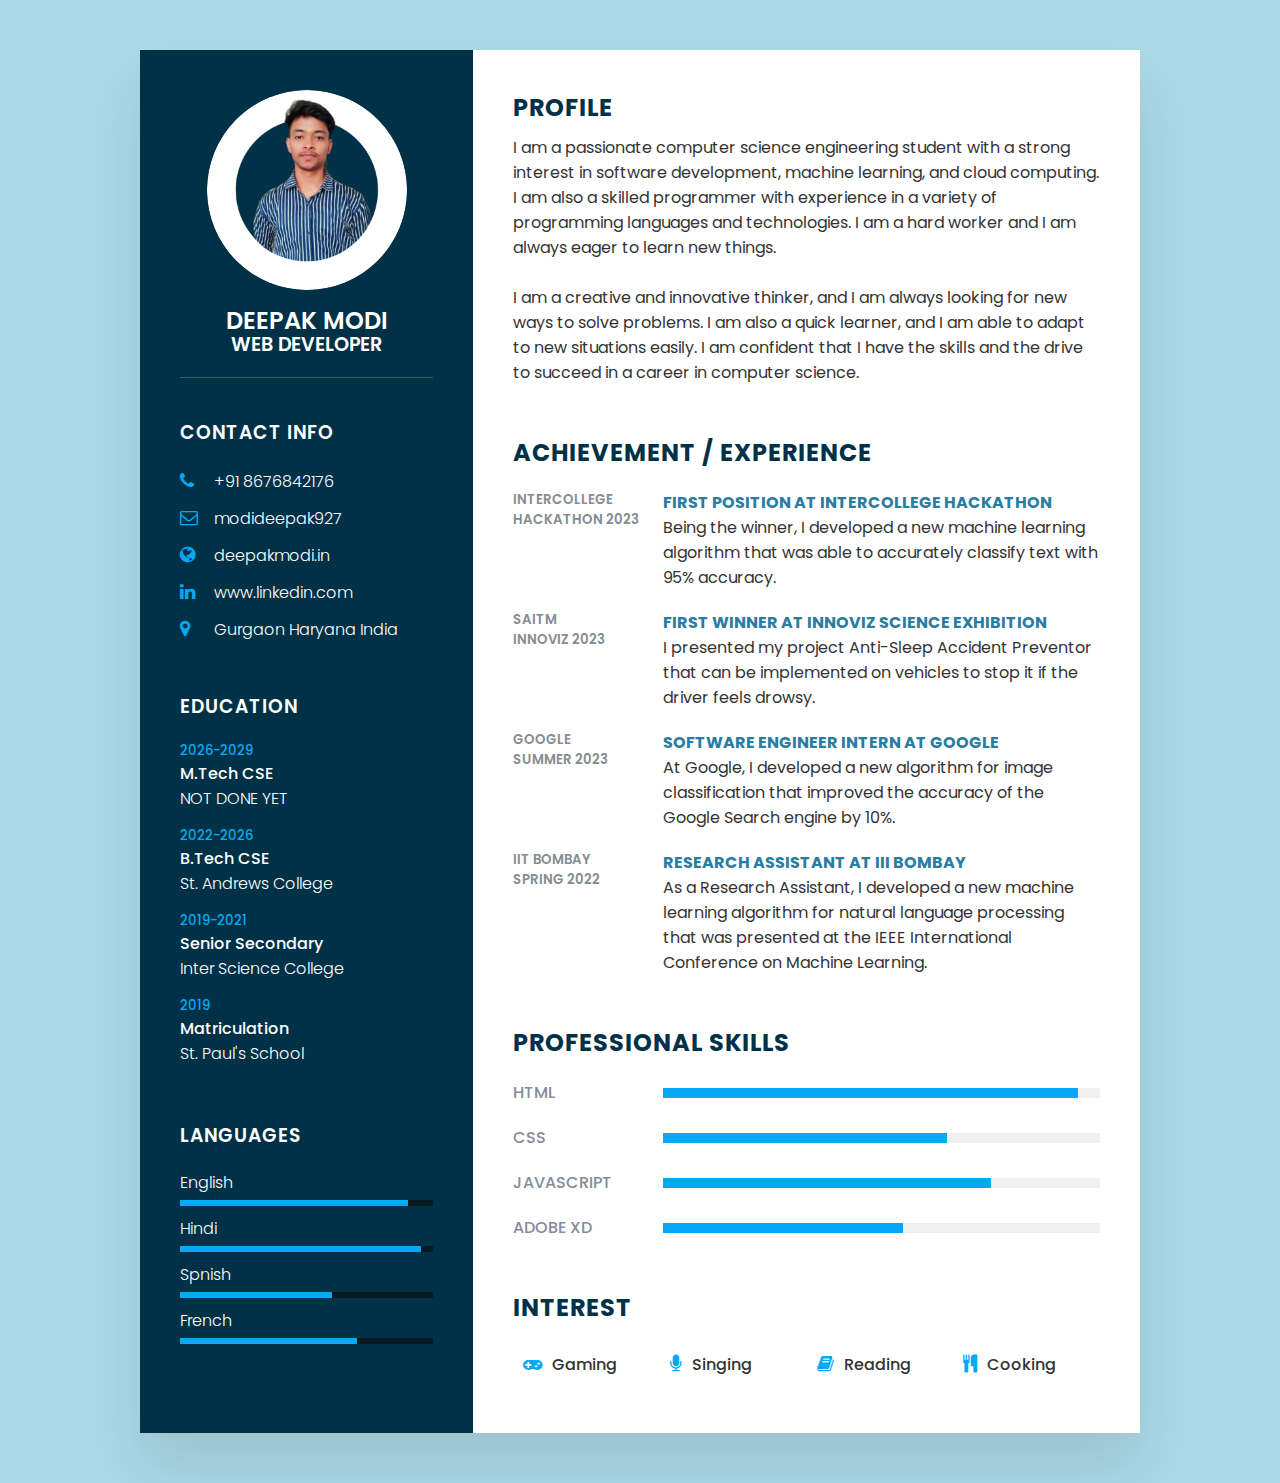
==== resume.html @ 833782ac "Add files via upload" ====
<!DOCTYPE html>
<html lang="en">

<head>
    <meta charset="UTF-8">
    <meta name="viewport" content="width=device-width, initial-scale=1.0">
    <title>My Resume - Deepak Modi</title>
    <link rel="stylesheet" href="https://cdnjs.cloudflare.com/ajax/libs/font-awesome/4.7.0/css/font-awesome.css">
    <link rel="shortcut icon" href="img.png" type="image/x-icon">
    <link rel="stylesheet" type="text/css" href="resumestyle.css">

</head>

<body>
    <div class="container">
        <div class="left_Side">
            <div class="profileText">
                <div class="imgBx">
                    <img src="img.png">
                </div>
                <h2>Deepak Modi<br><span>Web Developer</span></h2>
            </div>
            <div class="contactInfo">
                <h3 class="title">Contact Info</h3>
                <ul>
                    <li>
                        <span class="icon"><i class="fa fa-phone" aria-hidden="true"></i></span>
                        <span class="text">+91 8676842176</span>
                    </li>
                    <li>
                        <span class="icon"><i class="fa fa-envelope-o" aria-hidden="true"></i></span>
                        <span class="text">modideepak927</span>
                    </li>
                    <li>
                        <span class="icon"><i class="fa fa-globe" aria-hidden="true"></i></span>
                        <span class="text">deepakmodi.in</span>
                    </li>
                    <li>
                        <span class="icon"><i class="fa fa-linkedin" aria-hidden="true"></i></span>
                        <span class="text">www.linkedin.com</span>
                    </li>
                    <li>
                        <span class="icon"><i class="fa fa-map-marker" aria-hidden="true"></i></span>
                        <span class="text">Gurgaon Haryana India</span>
                    </li>
                </ul>
            </div>

            <div class="contactInfo education">
                <h3 class="title">Education</h3>
                <ul>
                    <li>
                        <h5>2026-2029</h5>
                        <h4>M.Tech CSE</h4>
                        <h4>NOT DONE YET</h4>
                    </li>
                    <li>
                        <h5>2022-2026</h5>
                        <h4>B.Tech CSE</h4>
                        <h4>St. Andrews College</h4>
                    </li>
                    <li>
                        <h5>2019-2021</h5>
                        <h4>Senior Secondary</h4>
                        <h4>Inter Science College</h4>
                    </li>
                    <li>
                        <h5>2019</h5>
                        <h4>Matriculation</h4>
                        <h4>St. Paul's School</h4>
                    </li>
                </ul>
            </div>


            <div class="contactInfo languag">
                <h3 class="title">Languages</h3>
                <ul>
                    <li>
                        <span class="text">English</span>
                        <span class="percent">
                            <div style="width: 90%;"></div>
                        </span>
                    </li>
                    <li>
                        <span class="text">Hindi</span>
                        <span class="percent">
                            <div style="width: 95%;"></div>
                        </span>
                    </li>
                    <li>
                        <span class="text">Spnish</span>
                        <span class="percent">
                            <div style="width: 60%;"></div>
                        </span>
                    </li>
                    <li>
                        <span class="text">French</span>
                        <span class="percent">
                            <div style="width: 70%;"></div>
                        </span>
                    </li>
                </ul>
            </div>

        </div>

        <div class="right_Side">
            <div class="about">
                <h2 class="title2">Profile</h2>
                <p>I am a passionate computer science engineering student with a strong interest in software
                    development, machine learning, and cloud computing. I am also a skilled programmer with experience
                    in a variety of programming languages and technologies. I am a hard worker and I am always eager to
                    learn new things.<br><br>I am a creative and innovative thinker, and I am always looking for new
                    ways to solve problems. I am also a quick learner, and I am able to adapt to new situations easily.
                    I am confident that I have the skills and the drive to succeed in a career in computer science.
                </p>
            </div>

            <div class="about">
                <h2 class="title2">Achievement / Experience</h2>
                <div class="box">
                    <div class="year_company">
                        <h5>InterCollege</h5>
                        <h5>Hackathon 2023</h5>
                    </div>
                    <div class="text">
                        <h4>First Position at InterCollege Hackathon</h4>
                        <p>Being the winner, I developed a new machine learning algorithm that was able to accurately
                            classify text with 95% accuracy. </p>
                    </div>
                </div>
                <div class="box">
                    <div class="year_company">
                        <h5>SAITM</h5>
                        <h5>Innoviz 2023</h5>
                    </div>
                    <div class="text">
                        <h4>First Winner at Innoviz Science Exhibition</h4>
                        <p>I presented my project Anti-Sleep Accident Preventor that can be implemented on vehicles to
                            stop it if the driver
                            feels drowsy.</p>
                    </div>
                </div>
                <div class="box">
                    <div class="year_company">
                        <h5>Google</h5>
                        <h5>Summer 2023</h5>
                    </div>
                    <div class="text">
                        <h4>Software Engineer Intern at Google</h4>
                        <p>At Google, I developed a new algorithm for image classification that improved the accuracy of
                            the Google Search engine by 10%.</p>
                    </div>
                </div>
                <div class="box">
                    <div class="year_company">
                        <h5>IIT Bombay</h5>
                        <h5>Spring 2022</h5>
                    </div>
                    <div class="text">
                        <h4>Research Assistant at III Bombay</h4>
                        <p>As a Research Assistant, I developed a new machine learning algorithm for natural language
                            processing that was presented at the IEEE International Conference on Machine Learning.</p>
                    </div>
                </div>

            </div>

            <div class="about skills">
                <h2 class="title2">Professional Skills</h2>
                <div class="box">
                    <h4>HTML</h4>
                    <div class="percent">
                        <div style="width: 95%;"></div>
                    </div>
                </div>
                <div class="box">
                    <h4>CSS</h4>
                    <div class="percent">
                        <div style="width: 65%;"></div>
                    </div>
                </div>
                <div class="box">
                    <h4>JavaScript</h4>
                    <div class="percent">
                        <div style="width: 75%;"></div>
                    </div>
                </div>

                <div class="box">
                    <h4>Adobe XD</h4>
                    <div class="percent">
                        <div style="width: 55%;"></div>
                    </div>
                </div>
            </div>

            <div class="about interest">
                <h2 class="title2">interest</h2>
                <ul>
                    <li><i class="fa fa-gamepad" aria-hidden="true"></i>Gaming</li>
                    <li><i class="fa fa-microphone" aria-hidden="true"></i>Singing</li>
                    <li><i class="fa fa-book" aria-hidden="true"></i>Reading</li>
                    <li><i class="fa fa-cutlery" aria-hidden="true"></i>Cooking</li>
                </ul>
            </div>


        </div>

    </div>
</body>

</html>
---- resumestyle.css ----
@import url('https://fonts.googleapis.com/css?family=Poppins:200,300,400,500,600,700,800,900&display=swap');

* {
    margin: 0;
    padding: 0;
    box-sizing: border-box;
    font-family: 'Poppins', sans-serif;
}

body {
    background: lightblue;
    display: flex;
    justify-content: center;
    align-items: center;
    min-height: 100vh;
}

.container {
    position: relative;
    width: 100%;
    max-width: 1000px;
    min-height: 1000px;
    background: #fff;
    margin: 50px;
    display: grid;
    grid-template-columns: 1fr 2fr;
    box-shadow: 0 35px 55px rgba(0, 0, 0, 0.1);

}

.container .left_Side {
    position: relative;
    background: #003147;
    padding: 40px;
}

.profileText {
    position: relative;
    display: flex;
    flex-direction: column;
    align-items: center;
    padding-bottom: 20px;
    border-bottom: 1px solid rgba(255, 255, 255, 0.2);
}

.profileText .imgBx {
    position: relative;
    width: 200px;
    height: 200px;
    border-radius: 50%;
    overflow: hidden;
}

.profileText .imgBx img {
    position: absolute;
    top: 0;
    left: 0;
    width: 100%;
    height: 100%;
    object-fit: cover;
}

.profileText h2 {
    color: #fff;
    font-size: 1.5em;
    margin-top: 20px;
    text-transform: uppercase;
    text-align: center;
    font-weight: 600;
    line-height: 1.4rem;
}

.profileText h2 span {
    font-size: 0.8em;

}

.contactInfo {
    padding-top: 40px;

}

.title {
    color: #fff;
    text-transform: uppercase;
    font-weight: 600;
    letter-spacing: 1px;
    margin-bottom: 20px;
}

.contactInfo ul {
    position: relative;

}

.contactInfo ul li {
    position: relative;
    list-style: none;
    margin: 10px 0;
    cursor: pointer;
}


.contactInfo ul li .icon {
    display: inline-block;
    width: 30px;
    font-size: 18px;
    color: #03a9f4;
}

.contactInfo ul li span {
    color: #fff;
    font-weight: 300;
}

.contactInfo.education li {
    margin-bottom: 15px;
}

.contactInfo.education h5 {
    color: #03a9f4;
    font-weight: 500;
}

.contactInfo.education h4:nth-child(2) {
    color: #fff;
    font-weight: 500;
}

.contactInfo.education h4 {
    color: #fff;
    font-weight: 300;
}

.contactInfo.languag .percent {
    position: relative;
    width: 100%;
    height: 6px;
    background: #081921;
    display: block;
    margin-top: 5px;
}

.contactInfo.languag .percent div {
    position: absolute;
    top: 0;
    left: 0;
    height: 100%;
    background: #03a9f4;
}

.container .right_Side {
    position: relative;
    background: #fff;
    padding: 40px;

}

.about {
    margin-bottom: 50px;
}

.about:last-child {
    margin-bottom: 0;
}

.title2 {
    color: #003147;
    text-transform: uppercase;
    letter-spacing: 1px;
    margin-bottom: 10px;
}

p {
    color: #333;
}

.about .box {
    display: flex;
    flex-direction: row;
    margin: 20px 0;
}

.about .box .year_company {
    min-width: 150px;

}

.about .box .year_company h5 {
    text-transform: uppercase;
    color: #848c90;
    font-weight: 600;
}

.about .box .text h4 {
    text-transform: uppercase;
    font-size: 16px;
    color: #2a7da2;
}

.skills .box {
    position: relative;
    width: 100%;
    display: grid;
    grid-template-columns: 150px 1fr;
    justify-content: center;
    align-items: center;
}

.skills .box h4 {
    text-transform: uppercase;
    color: #848c99;
    font-weight: 500;
}

.skills .box .percent {
    position: relative;
    width: 100%;
    height: 10px;
    background: #f0f0f0;
}

.skills .box .percent div {
    position: absolute;
    top: 0;
    left: 0;
    height: 100%;
    background: #03a9f4;
}

.interest ul {
    display: grid;
    grid-template-columns: repeat(4, 1fr);
}

.interest ul li {
    list-style: none;
    color: #333;
    font-weight: 500;
    margin: 10px 0;
}

.interest ul li .fa {
    color: #03a9f4;
    font-size: 18px;
    margin: 10px;
}


@media(max-width: 1000px) {
    .container {
        margin: 10px;
        grid-template-columns: repeat(1, 1fr);
    }

    .interest ul {
        grid-template-columns: repeat(2, 1fr);
    }
}


@media(max-width: 600px) {
    .about .box {
        flex-direction: column;
    }

    .about .box .year_company {
        margin-bottom: 5px;
    }

    .interest ul {
        grid-template-columns: repeat(1, 1fr);
    }

    .skills .box {
        grid-template-columns: repeat(1, 1fr);
    }
}
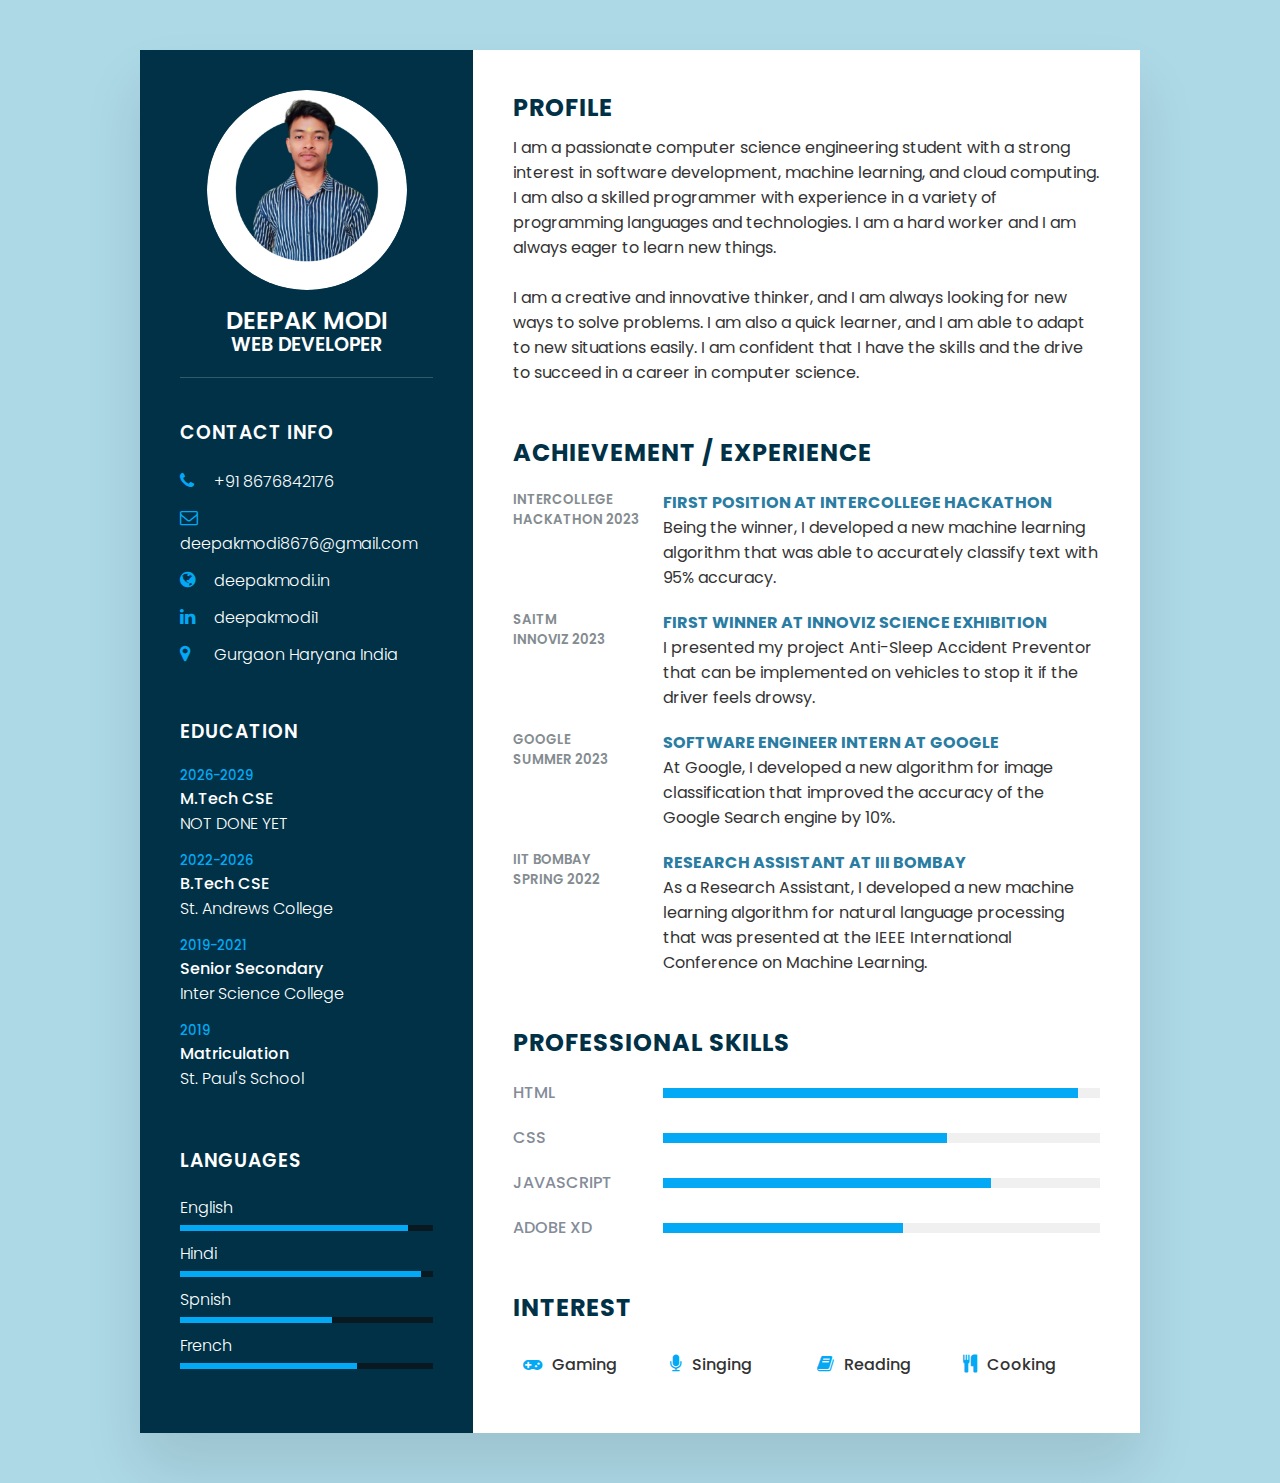
==== commit bcaacdbe: "Add files via upload" ====
--- a/resume.html
+++ b/resume.html
@@ -29,7 +29,7 @@
                     </li>
                     <li>
                         <span class="icon"><i class="fa fa-envelope-o" aria-hidden="true"></i></span>
-                        <span class="text">modideepak927</span>
+                        <span class="text">deepakmodi8676@gmail.com</span>
                     </li>
                     <li>
                         <span class="icon"><i class="fa fa-globe" aria-hidden="true"></i></span>
@@ -37,7 +37,7 @@
                     </li>
                     <li>
                         <span class="icon"><i class="fa fa-linkedin" aria-hidden="true"></i></span>
-                        <span class="text">www.linkedin.com</span>
+                        <span class="text">deepakmodi1</span>
                     </li>
                     <li>
                         <span class="icon"><i class="fa fa-map-marker" aria-hidden="true"></i></span>
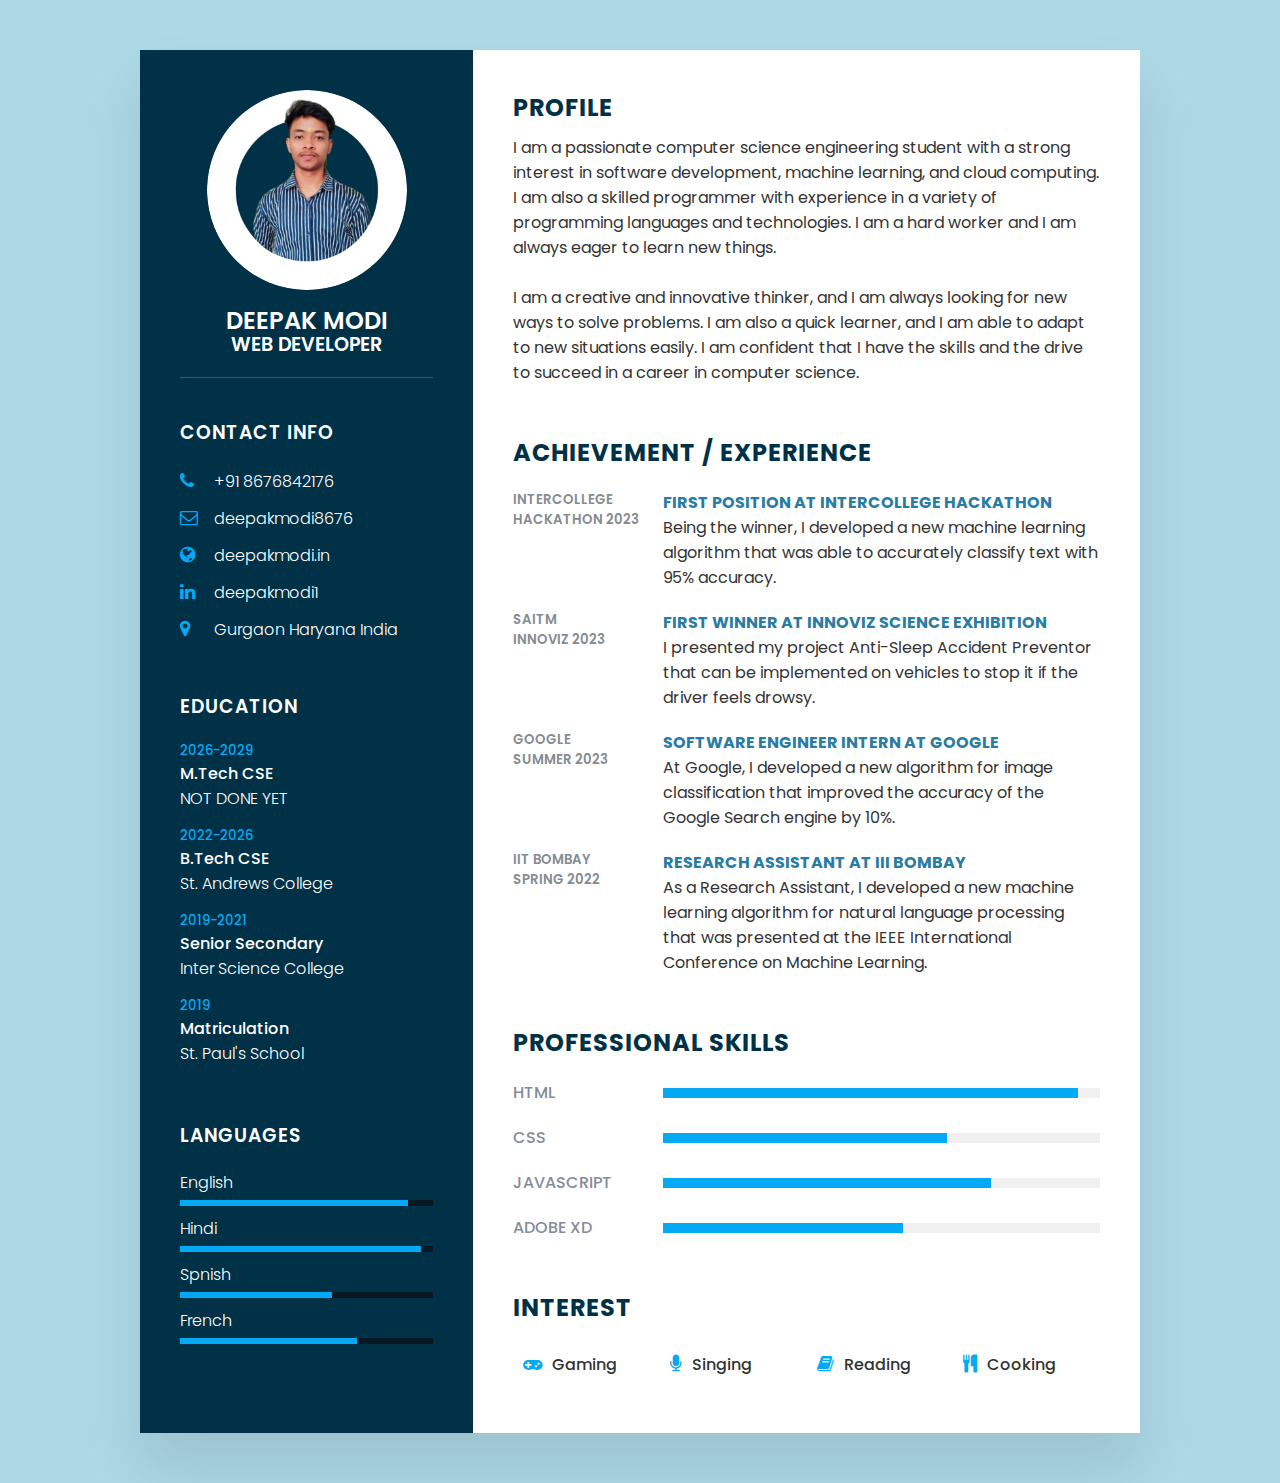
==== commit 902940b3: "Add files via upload" ====
--- a/resume.html
+++ b/resume.html
@@ -29,7 +29,7 @@
                     </li>
                     <li>
                         <span class="icon"><i class="fa fa-envelope-o" aria-hidden="true"></i></span>
-                        <span class="text">deepakmodi8676@gmail.com</span>
+                        <span class="text">deepakmodi8676</span>
                     </li>
                     <li>
                         <span class="icon"><i class="fa fa-globe" aria-hidden="true"></i></span>
